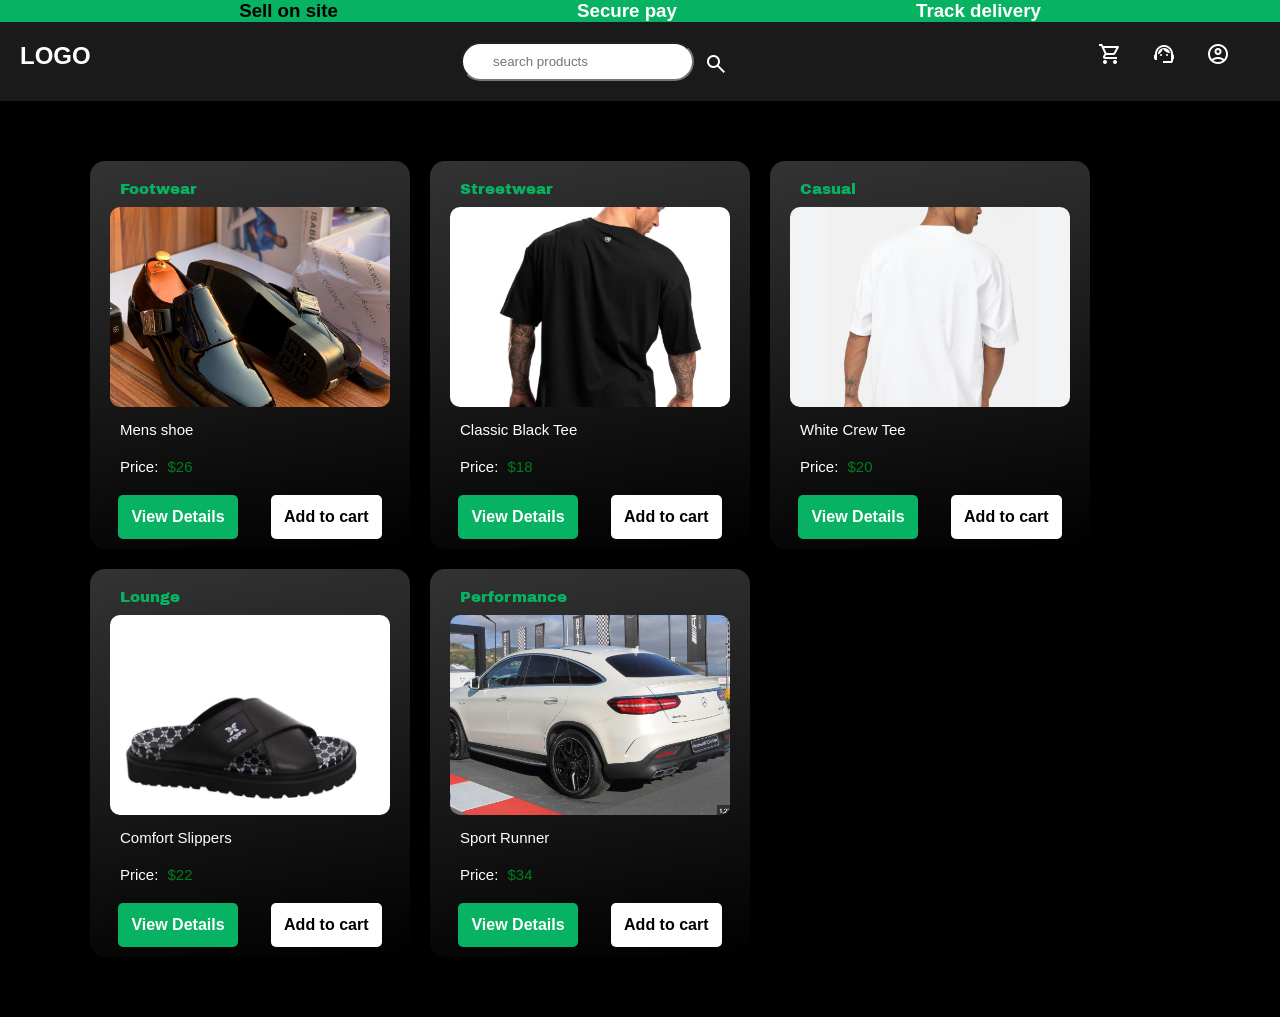
==== index.html @ 688022b2 "first commit" ====
<!DOCTYPE html>
<html lang="en">
<head>
    <meta charset="UTF-8">
    <meta name="viewport" content="width=device-width, initial-scale=1.0">
    <title>Web Commerce || Home-- buy and sell online</title>
    <!-- google ions link -->
    <link rel="stylesheet" href="https://fonts.googleapis.com/css2?family=Material+Symbols+Outlined:opsz,wght,FILL,GRAD@20..48,100..700,0..1,-50..200&" />
    <link rel="preconnect" href="https://fonts.googleapis.com">
    <link rel="preconnect" href="https://fonts.gstatic.com" crossorigin>
    <link href="https://fonts.googleapis.com/css2?family=Archivo+Black&display=swap" rel="stylesheet">
    <link rel="stylesheet" href="assets/css/style.css">
</head>
<body>
    <!-- header section -->
    <header class="header-section">
        <div class="top-header">
            <div>
                <h3 class="sell">Sell on site</h3>
            </div>
            <div>
                <h3>Secure pay</h3>
            </div>
            <div>
                <h3>Track delivery</h3>
            </div>
        </div>
        <div class="primary-header">
            <div><h2 class="logo">LOGO</h2></div>
            <div class="search-container">
                <form action="">
                    <input type="text" placeholder="search products" name="search-bar" id="search-bar">
                    <button>
                        <span class="material-symbols-outlined">search</span>
                    </button>
                </form>
            </div>
            <div class="header-icons">
                <div class="cart"><span class="material-symbols-outlined">shopping_cart</span></div>
                <div class="support"><span class="material-symbols-outlined">support_agent</span></div>
                <div class="accounts"><span class="material-symbols-outlined">account_circle</span></div>
            </div>
        </div>
    </header>

    <!-- main section -->
    <main>
    <section class="products-section">
        <div class="product-wrapper">
            <div class="product-card-container">
                <div class="product-card">
                    <h3 class="product-type">Footwear</h3>
                    <div>
                        <img src="assets/images/black-men-shoes.png" alt="mens shoe">
                    </div>
                    <h3>Mens shoe</h3>
                    <h3>Price: <span>$26</span></h3>
                </div>
                <div class="product-card-actions">
                    <div class="view-details">
                        <a href="http://">View Details</a>
                    </div>
                    <div class="add-to-cart">
                        <a href="http://">Add to cart</a>
                    </div>
                </div>
            </div>
             <div class="product-card-container">
                <div class="product-card">
                    <h3 class="product-type">Streetwear</h3>
                    <div>
                        <img src="assets/images/t-shirt-black.png" alt="black t-shirt">
                    </div>
                    <h3>Classic Black Tee</h3>
                    <h3>Price: <span>$18</span></h3>
                </div>
                <div class="product-card-actions">
                    <div class="view-details">
                        <a href="http://">View Details</a>
                    </div>
                    <div class="add-to-cart">
                        <a href="http://">Add to cart</a>
                    </div>
                </div>
            </div>
             <div class="product-card-container">
                <div class="product-card">
                    <h3 class="product-type">Casual</h3>
                    <div>
                        <img src="assets/images/t-shirt-white.png" alt="white t-shirt">
                    </div>
                    <h3>White Crew Tee</h3>
                    <h3>Price: <span>$20</span></h3>
                </div>
                <div class="product-card-actions">
                    <div class="view-details">
                        <a href="http://">View Details</a>
                    </div>
                    <div class="add-to-cart">
                        <a href="http://">Add to cart</a>
                    </div>
                </div>
            </div>
             <div class="product-card-container">
                <div class="product-card">
                    <h3 class="product-type">Lounge</h3>
                    <div>
                        <img src="assets/images/mens-slipers-black.png" alt="mens slippers">
                    </div>
                    <h3>Comfort Slippers</h3>
                    <h3>Price: <span>$22</span></h3>
                </div>
                <div class="product-card-actions">
                    <div class="view-details">
                        <a href="http://">View Details</a>
                    </div>
                    <div class="add-to-cart">
                        <a href="http://">Add to cart</a>
                    </div>
                </div>
            </div>
             <div class="product-card-container">
                <div class="product-card">
                    <h3 class="product-type">Performance</h3>
                    <div>
                        <img src="assets/images/gle63-white.png" alt="white sneakers">
                    </div>
                    <h3>Sport Runner</h3>
                    <h3>Price: <span>$34</span></h3>
                </div>
                <div class="product-card-actions">
                    <div class="view-details">
                        <a href="http://">View Details</a>
                    </div>
                    <div class="add-to-cart">
                        <a href="http://">Add to cart</a>
                    </div>
                </div>
            </div>
       </div>
    </section>
    </main>

    <!-- footer section-->
    <footer class="footer-section">

    </footer>
    
    <script src="assets/js/main.js"></script>
</body>
</html>
---- assets/css/style.css ----
*{
    margin: 0;
    padding: 0;
    box-sizing: border-box;
}
body{
    background-color: black;
    font-family: Arial, sans-serif;
    font-weight: 600;
    color: white;
}
/*
=============================================
HEADER SECTION
=============================================
*/
.header-section{
    display: flex;
    flex-direction: column;
    .top-header{
        display: flex;
        justify-content: space-evenly;
        background-color: #08b263;
    }
    .top-header div .sell{
        color: black;
        font-weight: 800;
    }
    .primary-header{
        display: flex;
        justify-content: space-between;
        background-color: #1a1a1a;
        padding: 20px;
    }
    .header-icons{
        display: flex;
        gap: 30px;
        padding-right: 30px;
    }
    .header-icons .cart,
    .header-icons .support,
    .header-icons .accounts{
        cursor: pointer;
        transition: transform 0.4s ease, color 0.2s ease;
    }
    .search-container form input{
        padding: 10px;
        padding-inline: 30px;
        border-radius: 20px;
    }
    .search-container form button{
        background: transparent;
        border: none;
        color: white;
    }
    .search-container form button span{
        position: relative;
        top: 10px;
        padding-left: 5px;
        transition: transform 0.4s ease, color 0.4s ease;
    }
    .search-container form button span:hover,
    .header-icons .cart:hover,
    .header-icons .support:hover,
    .header-icons .accounts:hover{
        transform: scale(1.2);
        color: #08b263
    }
}
.mobile-btn{
    display: none;
}
.material-symbols-outlined {
  font-variation-settings:
  'FILL' 0,
  'wght' 400,
  'GRAD' 0,
  'opsz' 24
}
/*
============================================================
PRODUCTS SECTION
===========================================================
*/
.products-section{
    padding: 30px;
    width: 100vw;
}
.product-wrapper{
    display: flex;
    justify-content: start;
    flex-wrap: wrap;
    gap: 20px;
    padding: 30px 30px 30px 60px;
}
.product-card-container{
    padding: 0 10px 10px 10px;
    background: linear-gradient(170deg, #333333, black);
    border-radius: 15px;
}
.product-card{
    padding: 10px;
    width: 300px;
    border-radius: 10px;
}
.product-card div img{
    width: 100%;
    height: 200px;
    object-fit: cover;
    border-radius: 10px;
}
.product-card .product-type{
    font-family: "Archivo Black", sans-serif;
    font-size: 15px;
    font-weight: 400;
    font-style: normal;
    color: #08b263;
}
.product-card h3{
    font-size: 15px;
    font-weight: 100;
    padding: 10px;
}
.product-card h3 span{
    color: #007e1d;
    padding-left: 5px;
}
.product-card-actions{
    display: flex;
    justify-content: space-evenly;
    gap: 15px;
}
.product-card-actions .view-details,
.product-card-actions .add-to-cart{
    padding: 13px;
    border-radius: 5px;
    transition: transform 0.3s ease, background-color 0.4s ease-out;
}
.product-card-actions .view-details{background-color: #08b263;}
.product-card-actions .add-to-cart{background-color: white;}
.product-card-actions .view-details a{text-decoration: none; color: white; font-weight: 700;}
.product-card-actions .add-to-cart a{text-decoration: none; color: black; font-weight: 700;}

.product-card-actions .view-details:hover,
.product-card-actions .add-to-cart:hover{
    transform: scale(1.1);
    background-color: #75f0b7;
}
@media (max-width: 480px) {
    .mobile-btn{display: block;}
    .header-icons .cart,
    .header-icons .support,
    .header-icons .accounts{
        display: none;
    }
    .primary-header div h1{
        font-size: 14px;
    }
    .search-bar{
        display: block;
        padding-inline: 5px;
    }
}
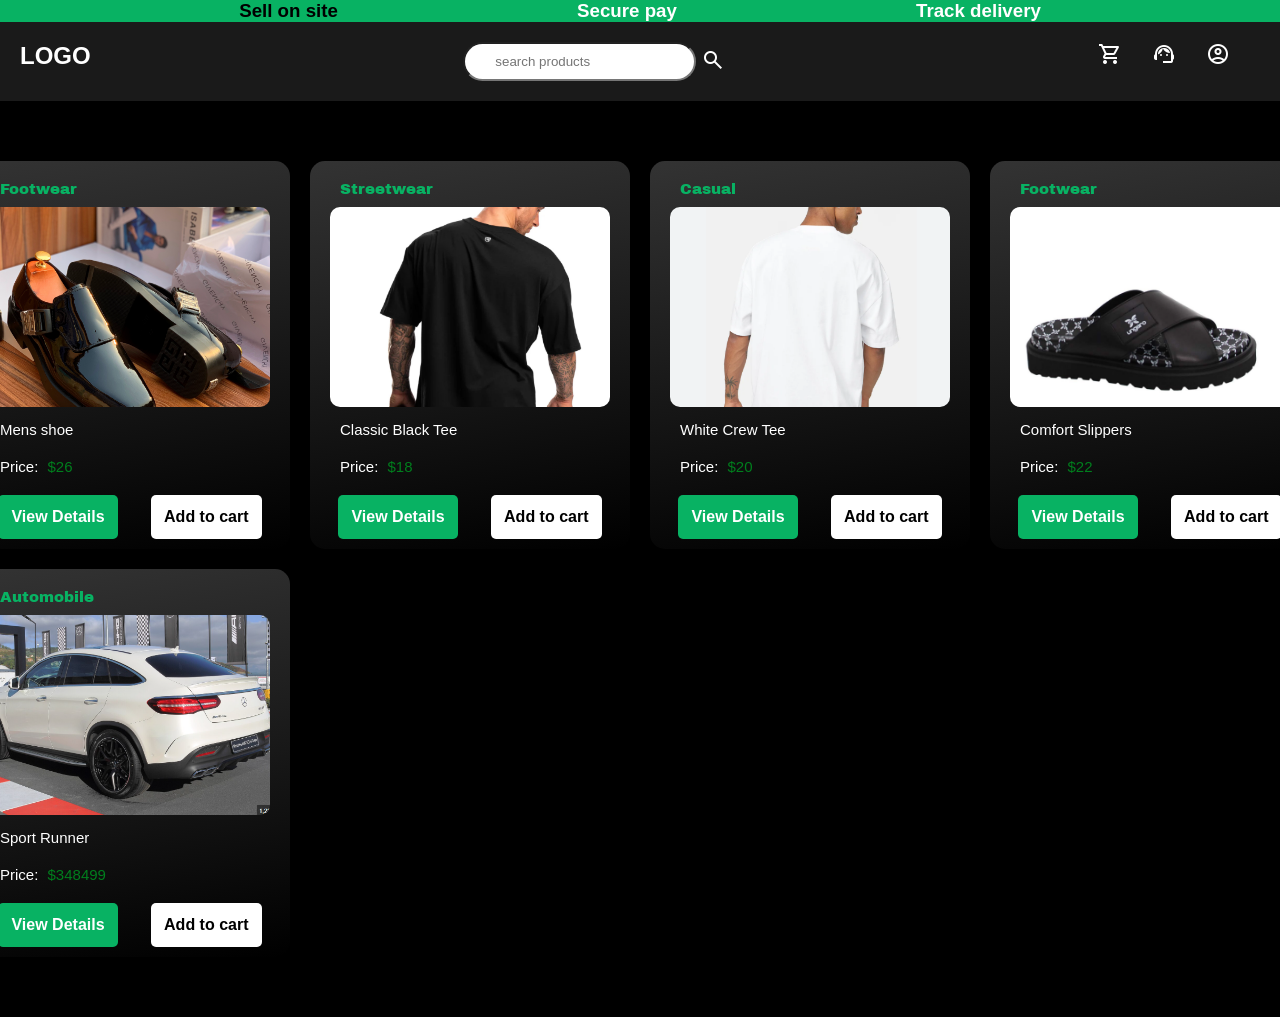
==== commit 1141f130: "modified style.css and index.html, while adding a new database.js for products data" ====
--- a/index.html
+++ b/index.html
@@ -4,7 +4,7 @@
     <meta charset="UTF-8">
     <meta name="viewport" content="width=device-width, initial-scale=1.0">
     <title>Web Commerce || Home-- buy and sell online</title>
-    <!-- google ions link -->
+    <!-- google icons link -->
     <link rel="stylesheet" href="https://fonts.googleapis.com/css2?family=Material+Symbols+Outlined:opsz,wght,FILL,GRAD@20..48,100..700,0..1,-50..200&" />
     <link rel="preconnect" href="https://fonts.googleapis.com">
     <link rel="preconnect" href="https://fonts.gstatic.com" crossorigin>
@@ -26,9 +26,9 @@
             </div>
         </div>
         <div class="primary-header">
-            <div><h2 class="logo">LOGO</h2></div>
+            <div class="logo-container"><h2 class="logo">LOGO</h2></div>
             <div class="search-container">
-                <form action="">
+                <form action="" method="GET">
                     <input type="text" placeholder="search products" name="search-bar" id="search-bar">
                     <button>
                         <span class="material-symbols-outlined">search</span>
@@ -40,11 +40,26 @@
                 <div class="support"><span class="material-symbols-outlined">support_agent</span></div>
                 <div class="accounts"><span class="material-symbols-outlined">account_circle</span></div>
             </div>
+            <div class="hamburger-menu-container">
+                <div class="hamburger-menu" id="mobile-menu">
+                    <span class="material-symbols-outlined">menu</span>
+                </div>
+            </div>
+        </div>
+        <div class="mobile-sidebar " id="mobileSidebar">
+            <div class="mobile-menu-links">
+                <ul>
+                    <li><a href="http://">Home</a></li>
+                    <li><a href="http://">Products</a></li>
+                    <li><a href="http://">About</a></li>
+                    <li><a href="http://">Contact</a></li>
+                </ul>
+            </div>
         </div>
     </header>
 
     <!-- main section -->
-    <main>
+    <main class="">
     <section class="products-section">
         <div class="product-wrapper">
             <div class="product-card-container">
@@ -103,7 +118,7 @@
             </div>
              <div class="product-card-container">
                 <div class="product-card">
-                    <h3 class="product-type">Lounge</h3>
+                    <h3 class="product-type">Footwear</h3>
                     <div>
                         <img src="assets/images/mens-slipers-black.png" alt="mens slippers">
                     </div>
@@ -121,12 +136,12 @@
             </div>
              <div class="product-card-container">
                 <div class="product-card">
-                    <h3 class="product-type">Performance</h3>
+                    <h3 class="product-type">Automobile</h3>
                     <div>
                         <img src="assets/images/gle63-white.png" alt="white sneakers">
                     </div>
                     <h3>Sport Runner</h3>
-                    <h3>Price: <span>$34</span></h3>
+                    <h3>Price: <span>$348499</span></h3>
                 </div>
                 <div class="product-card-actions">
                     <div class="view-details">
@@ -147,5 +162,6 @@
     </footer>
     
     <script src="assets/js/main.js"></script>
+    <script src="data/database.js"></script>
 </body>
 </html>
--- a/assets/css/style.css
+++ b/assets/css/style.css
@@ -7,7 +7,9 @@
     background-color: black;
     font-family: Arial, sans-serif;
     font-weight: 600;
-    color: white;
+    color: white; 
+    width: 100%;
+    height: 100%; 
 }
 /*
 =============================================
@@ -17,6 +19,11 @@
 .header-section{
     display: flex;
     flex-direction: column;
+    position: sticky;
+    top: 0;
+    z-index: 100;
+    width: 100%;
+    max-width: 100%;
     .top-header{
         display: flex;
         justify-content: space-evenly;
@@ -36,6 +43,9 @@
         display: flex;
         gap: 30px;
         padding-right: 30px;
+    }
+    .hamburger-menu-container{
+        display: none;
     }
     .header-icons .cart,
     .header-icons .support,
@@ -43,6 +53,11 @@
         cursor: pointer;
         transition: transform 0.4s ease, color 0.2s ease;
     }
+    .search-container form {
+        display: flex;
+        justify-content: center;
+        align-items: center;
+    }
     .search-container form input{
         padding: 10px;
         padding-inline: 30px;
@@ -54,8 +69,7 @@
         color: white;
     }
     .search-container form button span{
-        position: relative;
-        top: 10px;
+        
         padding-left: 5px;
         transition: transform 0.4s ease, color 0.4s ease;
     }
@@ -67,8 +81,19 @@
         color: #08b263
     }
 }
-.mobile-btn{
-    display: none;
+.mobile-sidebar{
+    position: fixed;
+    top: 0;
+    left: 0;
+    width: 250px;
+    height: 100%;
+    background-color: #1a1a1a;
+    z-index: 9999;
+    transform: translateX(-100%);
+    transition: transform 0.3s ease-in-out;
+}
+.mobile-sidebar.active{
+    transform: translateX(0);
 }
 .material-symbols-outlined {
   font-variation-settings:
@@ -82,16 +107,22 @@
 PRODUCTS SECTION
 ===========================================================
 */
+main{
+    padding: 0 40px;
+}
 .products-section{
     padding: 30px;
-    width: 100vw;
+    width: 100%;
+    display: flex;
+    justify-content: center;
 }
 .product-wrapper{
-    display: flex;
+    display: grid;
+    grid-template-columns: 1fr 1fr 1fr 1fr;
     justify-content: start;
     flex-wrap: wrap;
     gap: 20px;
-    padding: 30px 30px 30px 60px;
+    padding: 30px 30px 30px;
 }
 .product-card-container{
     padding: 0 10px 10px 10px;
@@ -148,16 +179,51 @@
 }
 @media (max-width: 480px) {
     .mobile-btn{display: block;}
-    .header-icons .cart,
-    .header-icons .support,
-    .header-icons .accounts{
+    .header-section .header-icons{
         display: none;
+    }
+    .header-section .header-icons .cart,
+    .header-section .header-icons .support,
+    .header-section .header-icons .accounts{
+        display: none;
+    }
+    .logo-container{
+        font-size: 10px;
+        display: flex;
+        justify-content: center;
+        align-items: center;
+    }
+    .header-section .primary-header form{
+        display: flex;
+        justify-content: center;
+        align-items: center;
+    }
+    .header-section .primary-header form button{
+        padding: 5px;
+    }
+    .header-section .primary-header form input{
+        padding: 5px;
+        padding-inline: 10px;
+    }
+    .header-section .primary-header .hamburger-menu-container{
+        display: flex;
+        justify-content: center;
+        align-items: center;
+        margin-left: 10px;
+    }
+    .header-section .hamburger-menu{
+        display: block;
+        cursor: pointer;
     }
     .primary-header div h1{
         font-size: 14px;
     }
     .search-bar{
         display: block;
-        padding-inline: 5px;
+        padding-inline: 3px;
+    }
+    .products-section .product-wrapper{
+        display: grid;
+        grid-template-columns: 1fr;
     }
 }
